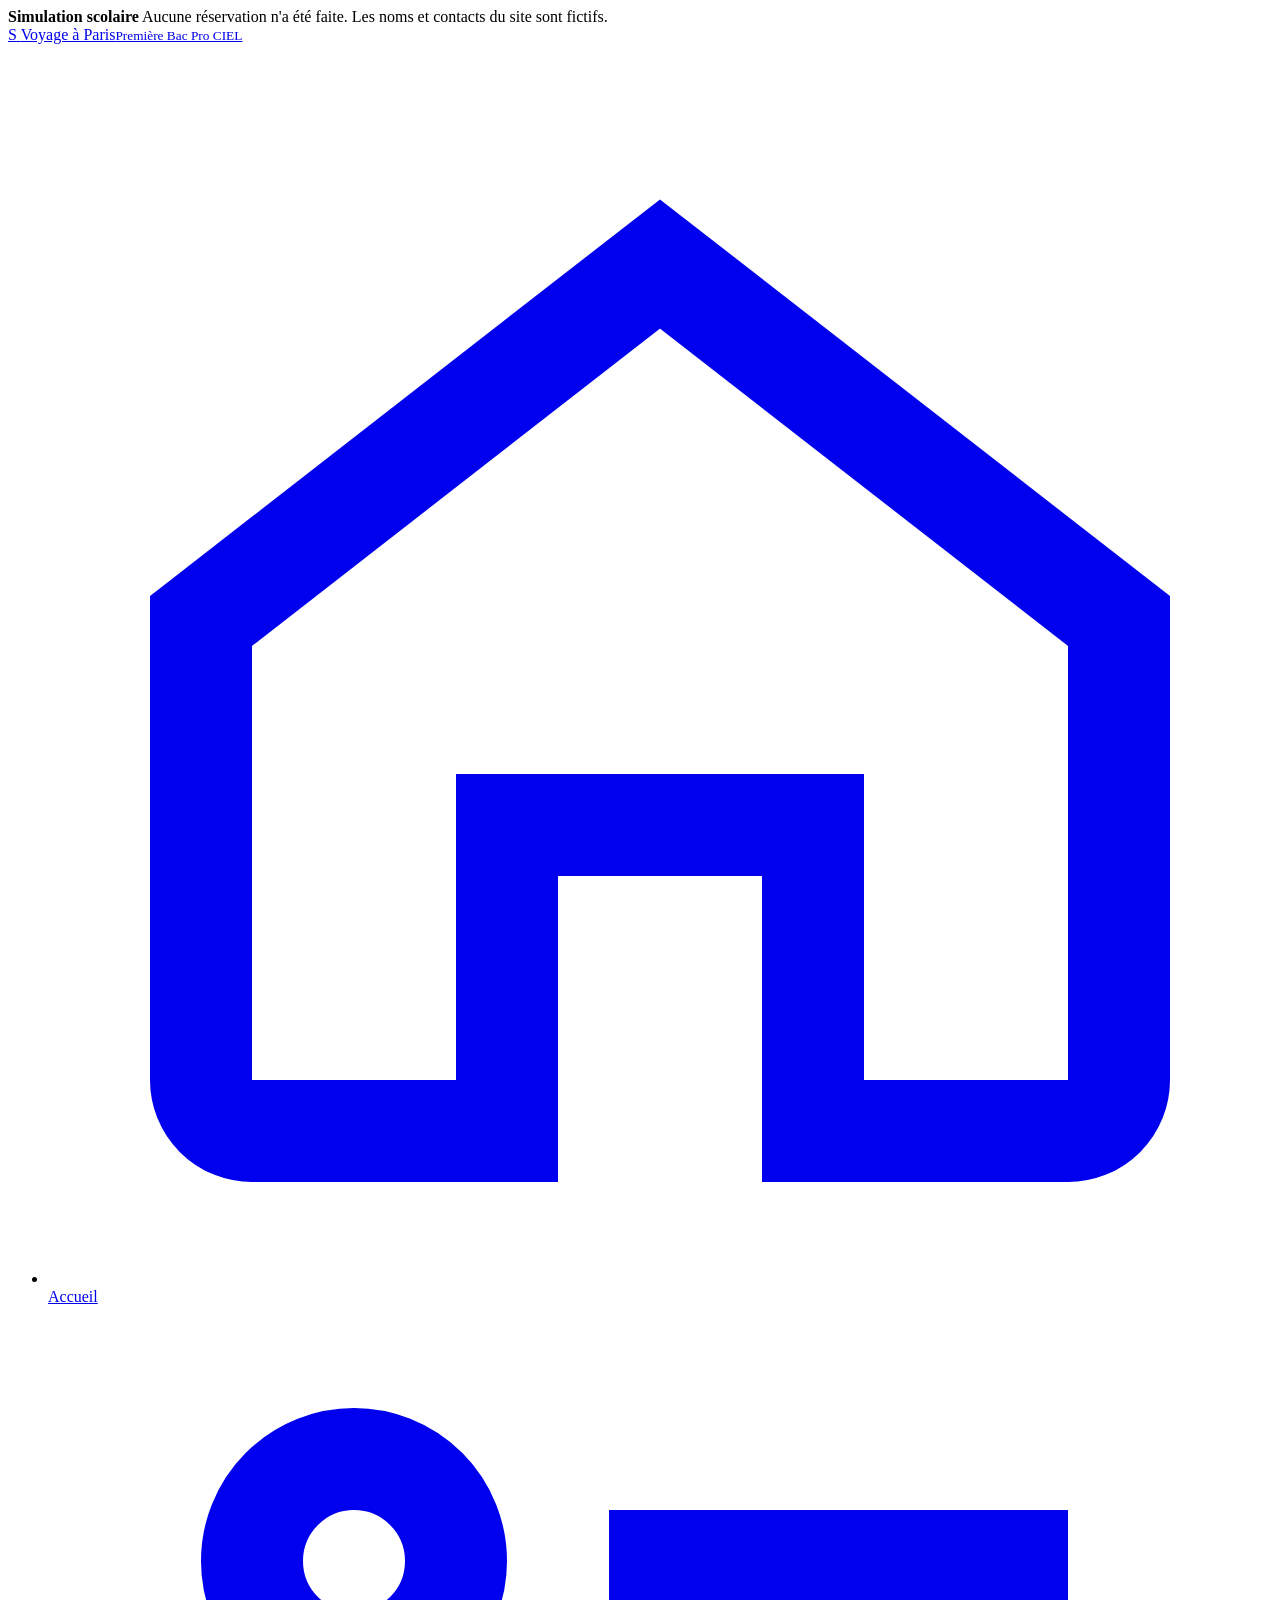
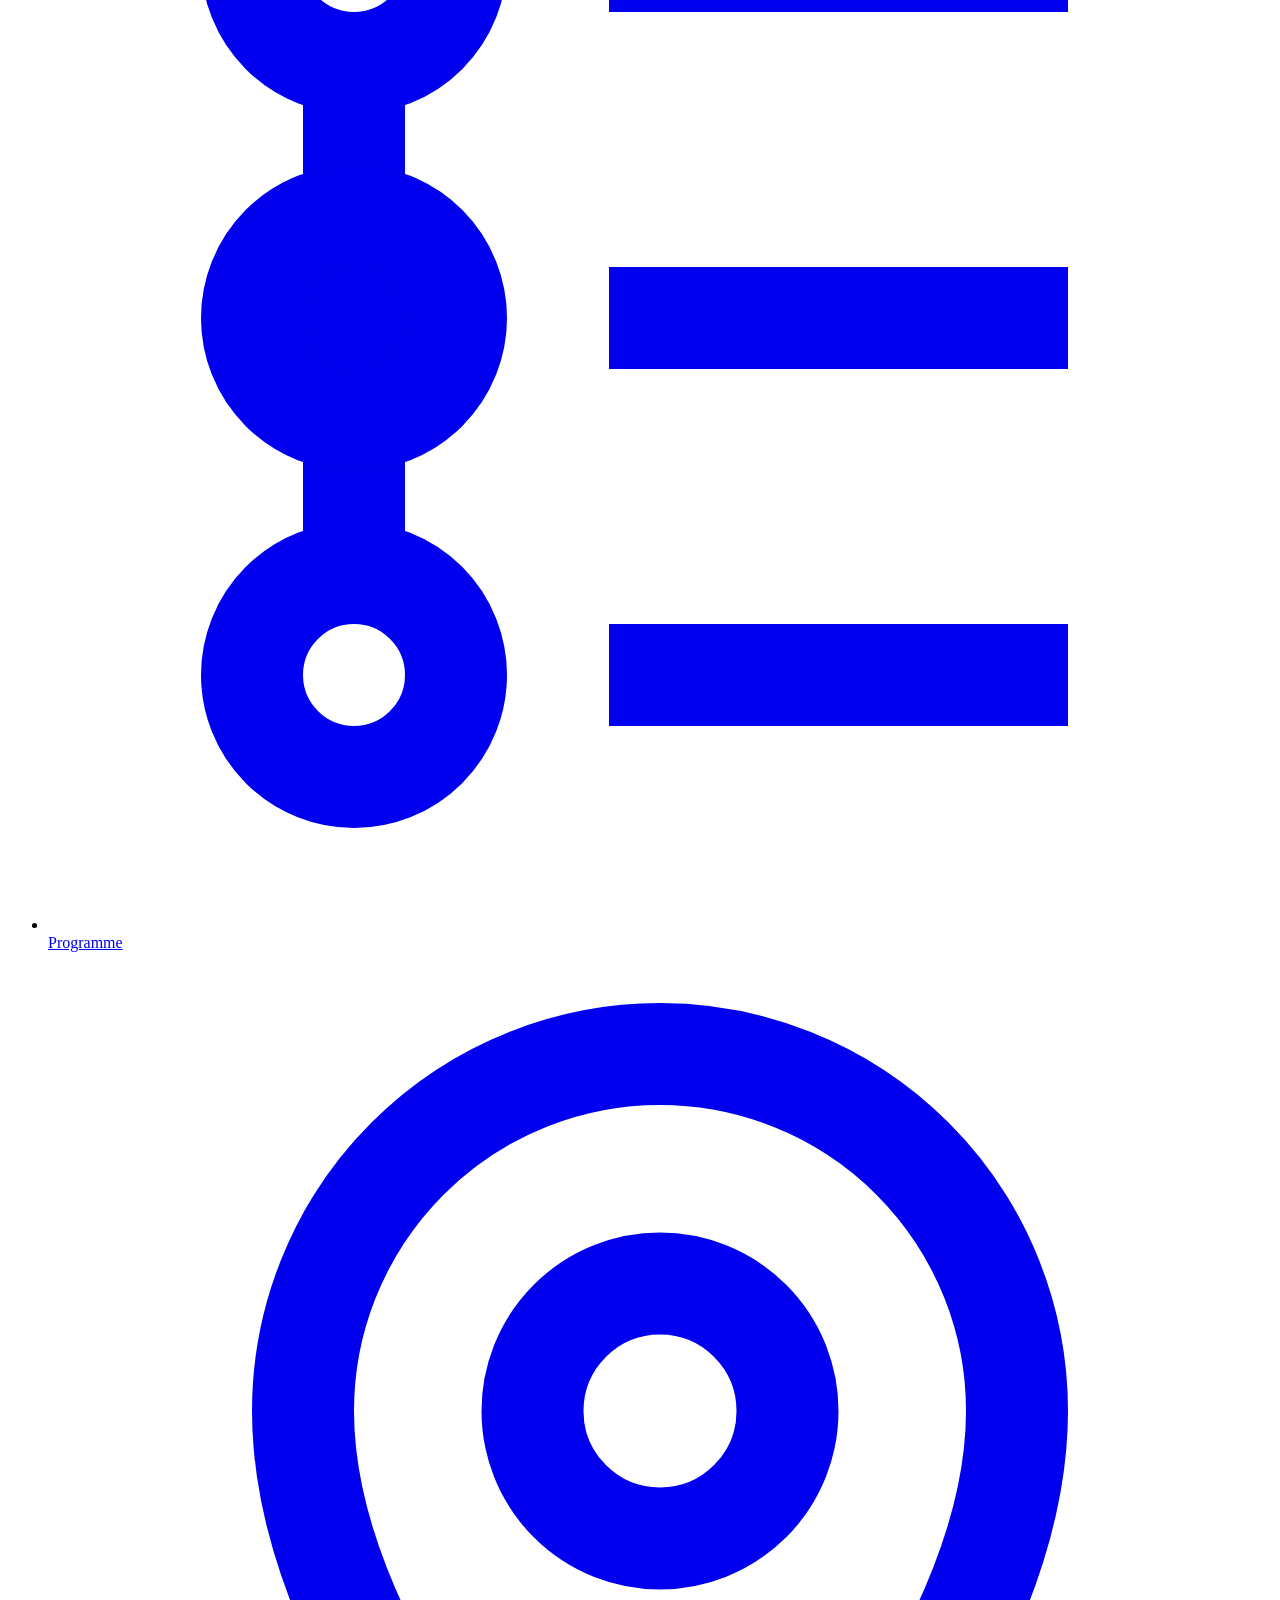
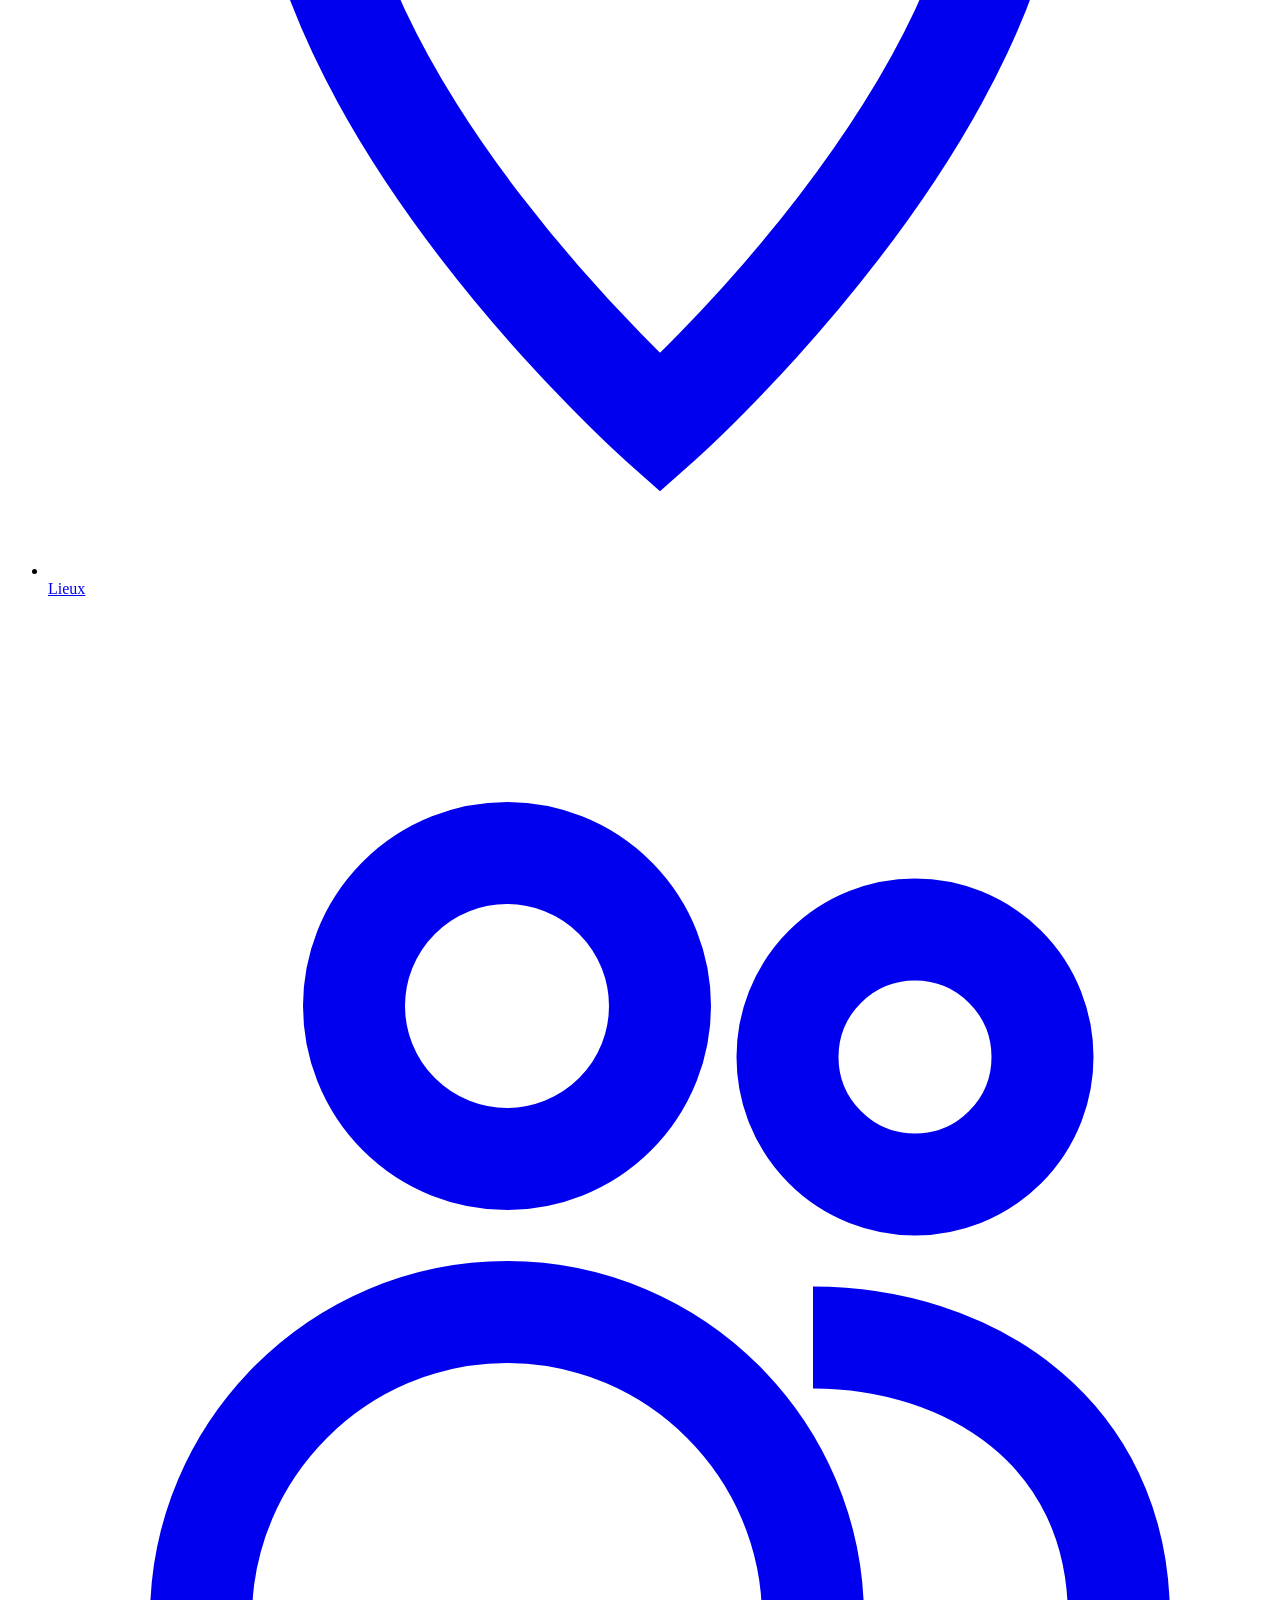
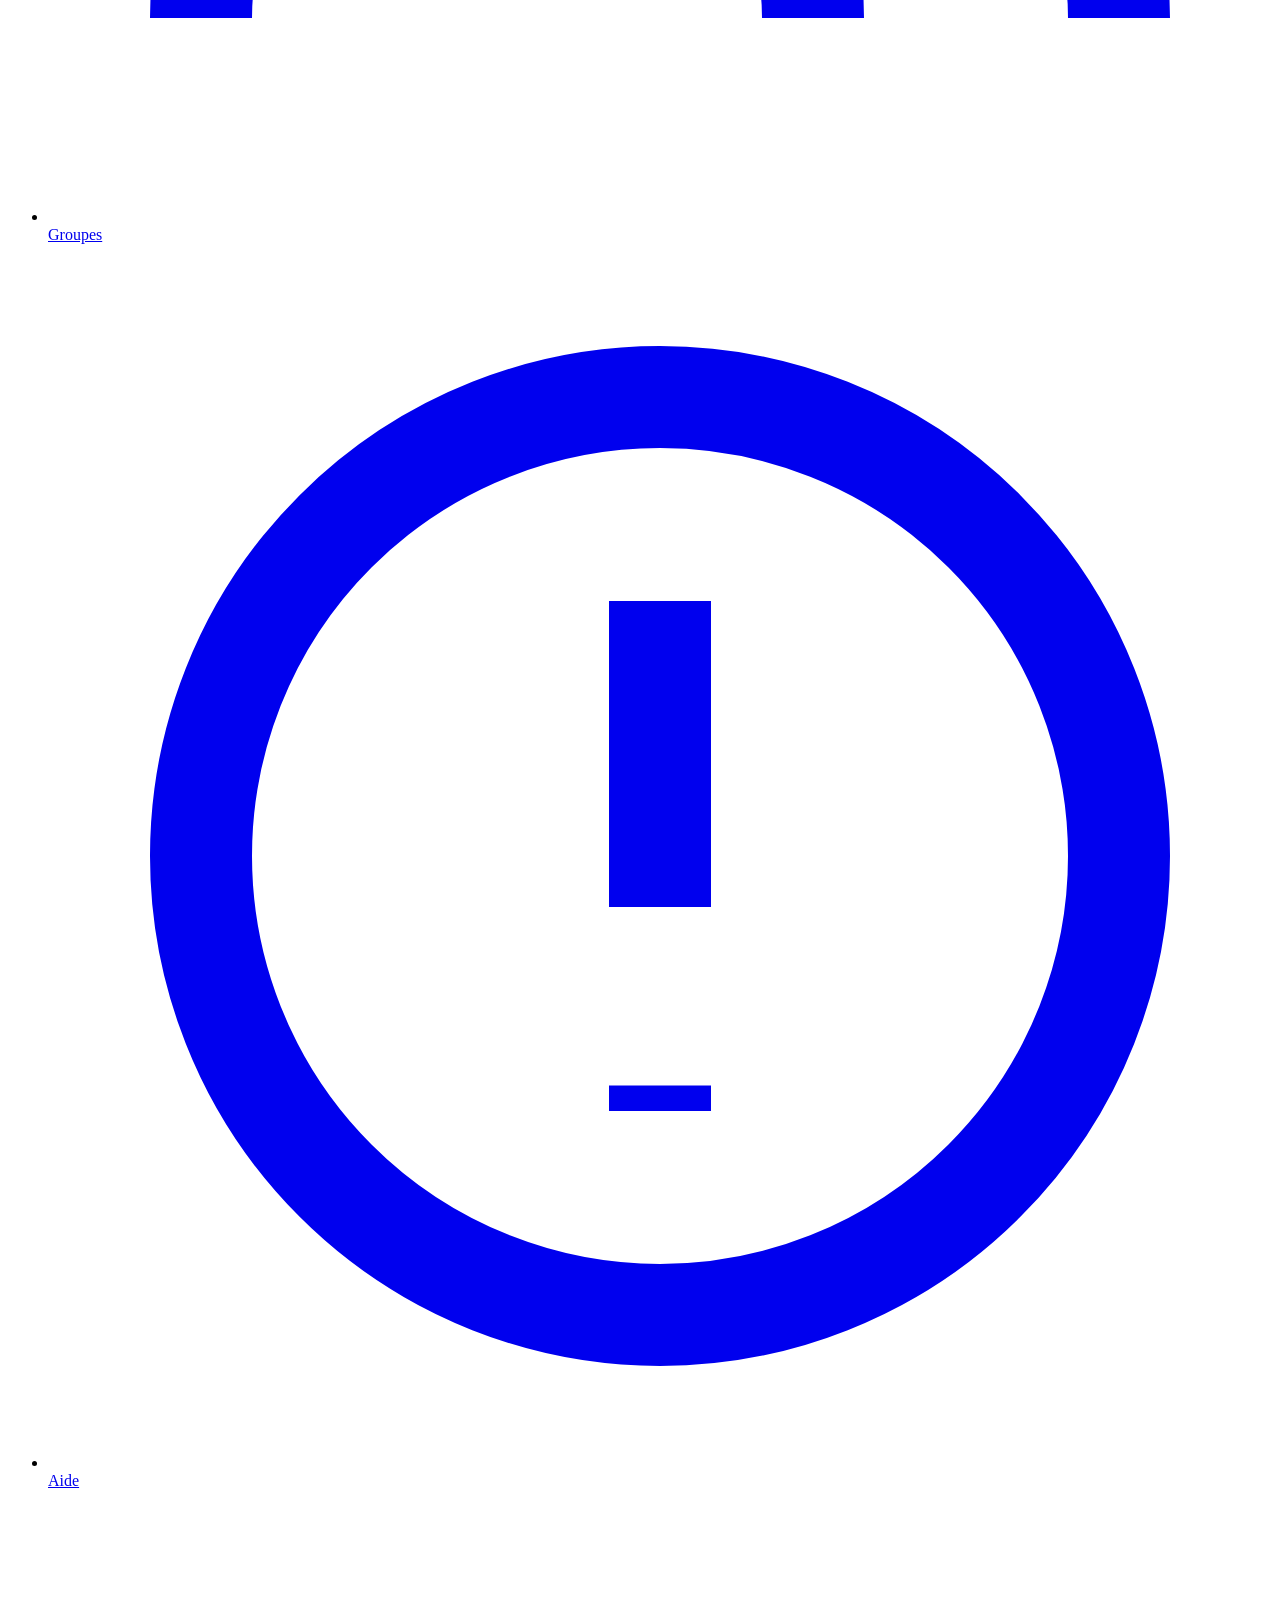
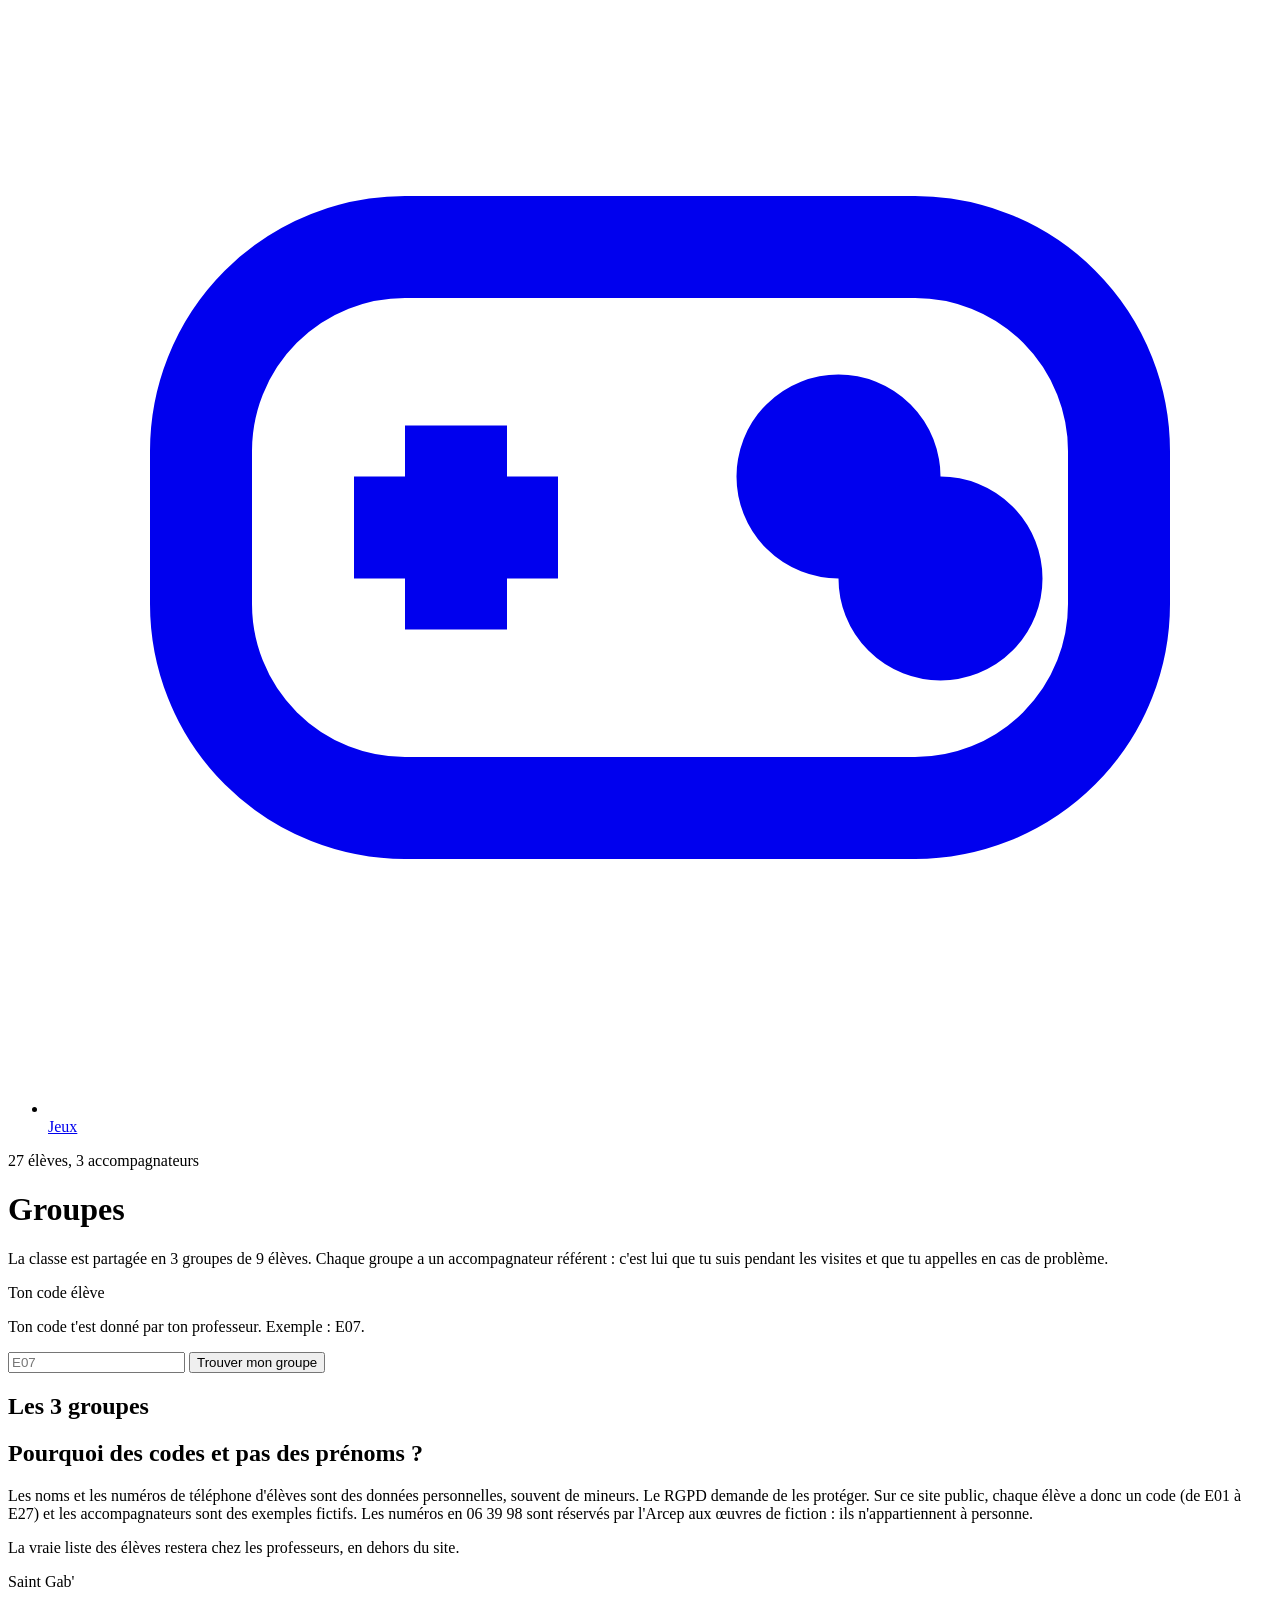
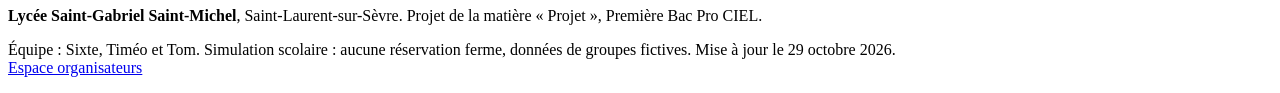
==== groupes.html @ 80b8cb8f "Ajout des 7 pages du site" ====
<!doctype html>
<html lang="fr">
<head>
  <meta charset="utf-8">
  <meta name="viewport" content="width=device-width, initial-scale=1">
  <title>Groupes du voyage</title>
  <meta name="description" content="Trouver son groupe et son accompagnateur référent pour le voyage à Paris. Données fictives, simulation scolaire.">
  <meta name="robots" content="noindex">
  <link rel="preconnect" href="https://fonts.googleapis.com">
  <link rel="preconnect" href="https://fonts.gstatic.com" crossorigin>
  <link href="https://fonts.googleapis.com/css2?family=Archivo:wdth,wght@62..125,400..800&family=Atkinson+Hyperlegible:wght@400;700&display=swap" rel="stylesheet">
  <link rel="stylesheet" href="assets/css/style.css">
</head>
<body>

  <div class="simulation" role="note">
    <div class="conteneur">
      <strong>Simulation scolaire</strong>
      <span>Aucune réservation n'a été faite. Les noms et contacts du site sont fictifs.</span>
    </div>
  </div>

  <header class="entete">
    <div class="conteneur">
      <a class="marque" href="index.html">
        <span class="pastille" aria-hidden="true">S</span>
        <span>Voyage à Paris<small>Première Bac Pro CIEL</small></span>
      </a>
      <nav class="nav" aria-label="Menu principal">
        <ul>
          <li><a href="index.html">
            <svg viewBox="0 0 24 24" fill="none" stroke="currentColor" stroke-width="2" aria-hidden="true"><path d="M3 11l9-7 9 7v9a1 1 0 0 1-1 1h-5v-6H9v6H4a1 1 0 0 1-1-1z"/></svg>
            Accueil</a></li>
          <li><a href="programme.html">
            <svg viewBox="0 0 24 24" fill="none" stroke="currentColor" stroke-width="2" aria-hidden="true"><circle cx="6" cy="5" r="2"/><circle cx="6" cy="19" r="2"/><path d="M6 7v10M11 5h9M11 12h9M11 19h9"/><circle cx="6" cy="12" r="2"/></svg>
            Programme</a></li>
          <li><a href="lieux.html">
            <svg viewBox="0 0 24 24" fill="none" stroke="currentColor" stroke-width="2" aria-hidden="true"><path d="M12 21s-7-6.2-7-12a7 7 0 0 1 14 0c0 5.8-7 12-7 12z"/><circle cx="12" cy="9" r="2.5"/></svg>
            Lieux</a></li>
          <li><a href="groupes.html" aria-current="page">
            <svg viewBox="0 0 24 24" fill="none" stroke="currentColor" stroke-width="2" aria-hidden="true"><circle cx="9" cy="8" r="3"/><circle cx="17" cy="9" r="2.5"/><path d="M3 20c0-3.3 2.7-6 6-6s6 2.7 6 6M15 14.5c3 0 6 1.8 6 5.5"/></svg>
            Groupes</a></li>
          <li><a href="aide.html">
            <svg viewBox="0 0 24 24" fill="none" stroke="currentColor" stroke-width="2" aria-hidden="true"><circle cx="12" cy="12" r="9"/><path d="M12 7v6M12 16.5v.5"/></svg>
            Aide</a></li>
          <li><a href="jeux.html">
            <svg viewBox="0 0 24 24" fill="none" stroke="currentColor" stroke-width="2" aria-hidden="true"><rect x="3" y="7" width="18" height="11" rx="4"/><path d="M8 10.5v4M6 12.5h4"/><circle cx="15.5" cy="11.5" r="1"/><circle cx="17.5" cy="13.5" r="1"/></svg>
            Jeux</a></li>
        </ul>
      </nav>
    </div>
  </header>

  <main>
    <div class="page-titre">
      <div class="conteneur">
        <div class="plaque">
          <span class="plaque-haut">27 élèves, 3 accompagnateurs</span>
          <h1>Groupes</h1>
        </div>
        <p>La classe est partagée en 3 groupes de 9 élèves. Chaque groupe a un accompagnateur référent : c'est lui que tu suis pendant les visites et que tu appelles en cas de problème.</p>
      </div>
    </div>

    <div class="conteneur">
      <form class="recherche" id="recherche" novalidate>
        <label for="code">Ton code élève</label>
        <p class="recherche-aide" id="code-aide">Ton code t'est donné par ton professeur. Exemple : E07.</p>
        <div class="recherche-ligne">
          <input id="code" name="code" type="text" inputmode="text" autocomplete="off"
                 maxlength="3" placeholder="E07" aria-describedby="code-aide resultat">
          <button type="submit">Trouver mon groupe</button>
        </div>
        <div id="resultat" class="resultat" aria-live="polite"></div>
      </form>

      <section class="section" aria-labelledby="titre-groupes">
        <h2 id="titre-groupes">Les 3 groupes</h2>
        <div class="groupes" id="groupes"></div>
      </section>

      <aside class="encart" aria-labelledby="titre-rgpd">
        <h2 id="titre-rgpd">Pourquoi des codes et pas des prénoms ?</h2>
        <p>Les noms et les numéros de téléphone d'élèves sont des données personnelles, souvent de mineurs. Le RGPD demande de les protéger. Sur ce site public, chaque élève a donc un code (de E01 à E27) et les accompagnateurs sont des exemples fictifs. Les numéros en 06 39 98 sont réservés par l'Arcep aux œuvres de fiction : ils n'appartiennent à personne.</p>
        <p>La vraie liste des élèves restera chez les professeurs, en dehors du site.</p>
      </aside>
    </div>
  </main>

  <footer class="pied">
    <div class="conteneur">
      <div>
        <span class="etiquette-gab">Saint Gab'</span>
        <p><strong>Lycée Saint-Gabriel Saint-Michel</strong>, Saint-Laurent-sur-Sèvre. Projet de la matière « Projet », Première Bac Pro CIEL.</p>
      </div>
      <p>Équipe : Sixte, Timéo et Tom. Simulation scolaire : aucune réservation ferme, données de groupes fictives. Mise à jour le 29 octobre 2026.<br><a class="lien-orga" href="organisateurs.html">Espace organisateurs</a></p>
    </div>
  </footer>

  <script src="assets/js/donnees.js"></script>
  <script src="assets/js/site.js"></script>
</body>
</html>
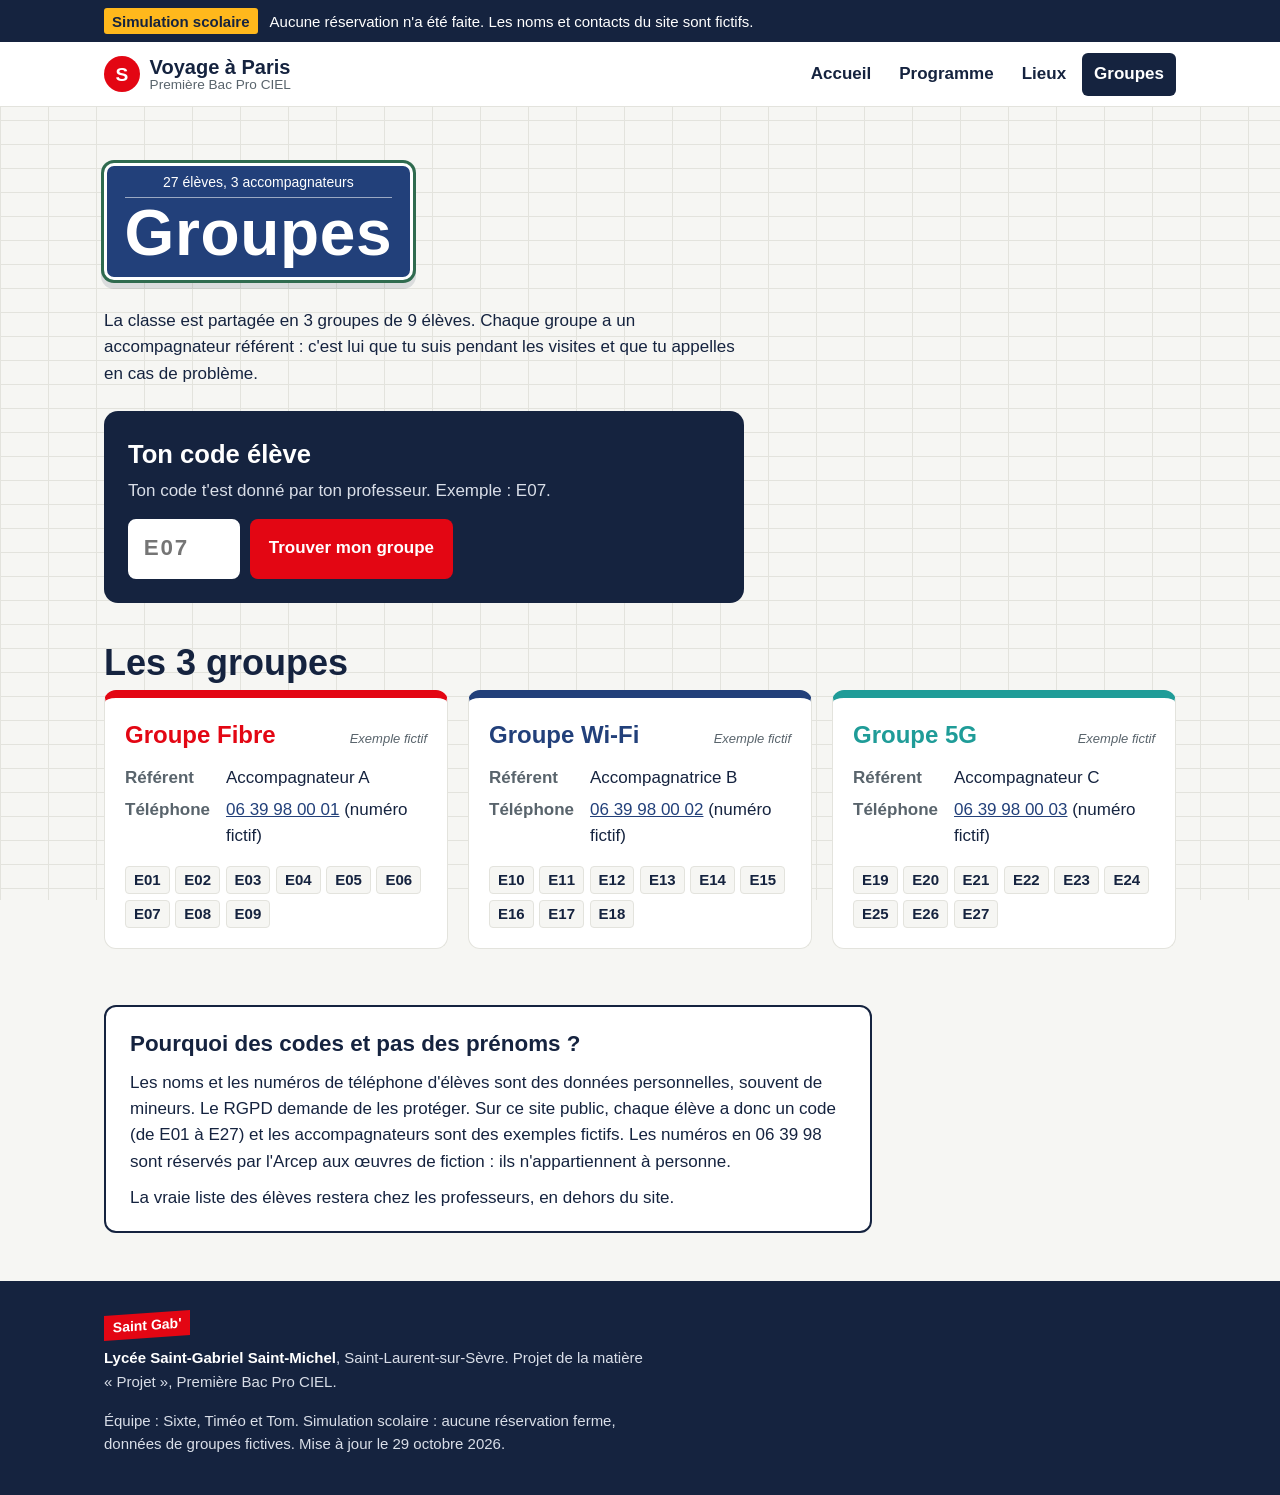
==== commit df95a3d8: "Menu recentré sur Programme, Lieux et Groupes" ====
--- a/groupes.html
+++ b/groupes.html
@@ -40,12 +40,6 @@
           <li><a href="groupes.html" aria-current="page">
             <svg viewBox="0 0 24 24" fill="none" stroke="currentColor" stroke-width="2" aria-hidden="true"><circle cx="9" cy="8" r="3"/><circle cx="17" cy="9" r="2.5"/><path d="M3 20c0-3.3 2.7-6 6-6s6 2.7 6 6M15 14.5c3 0 6 1.8 6 5.5"/></svg>
             Groupes</a></li>
-          <li><a href="aide.html">
-            <svg viewBox="0 0 24 24" fill="none" stroke="currentColor" stroke-width="2" aria-hidden="true"><circle cx="12" cy="12" r="9"/><path d="M12 7v6M12 16.5v.5"/></svg>
-            Aide</a></li>
-          <li><a href="jeux.html">
-            <svg viewBox="0 0 24 24" fill="none" stroke="currentColor" stroke-width="2" aria-hidden="true"><rect x="3" y="7" width="18" height="11" rx="4"/><path d="M8 10.5v4M6 12.5h4"/><circle cx="15.5" cy="11.5" r="1"/><circle cx="17.5" cy="13.5" r="1"/></svg>
-            Jeux</a></li>
         </ul>
       </nav>
     </div>
@@ -93,7 +87,7 @@
         <span class="etiquette-gab">Saint Gab'</span>
         <p><strong>Lycée Saint-Gabriel Saint-Michel</strong>, Saint-Laurent-sur-Sèvre. Projet de la matière « Projet », Première Bac Pro CIEL.</p>
       </div>
-      <p>Équipe : Sixte, Timéo et Tom. Simulation scolaire : aucune réservation ferme, données de groupes fictives. Mise à jour le 29 octobre 2026.<br><a class="lien-orga" href="organisateurs.html">Espace organisateurs</a></p>
+      <p>Équipe : Sixte, Timéo et Tom. Simulation scolaire : aucune réservation ferme, données de groupes fictives. Mise à jour le 29 octobre 2026.</p>
     </div>
   </footer>
 
--- a/assets/css/style.css
+++ b/assets/css/style.css
@@ -0,0 +1,1055 @@
+/* =========================================================
+   Style « Ligne S » : Paris (métro, plaques de rue) + Saint Gab'
+   ========================================================= */
+
+:root {
+  /* Paris */
+  --faience: #F6F6F3;      /* carreaux blancs du métro */
+  --joint: #E3E3DD;        /* joints entre les carreaux */
+  --encre: #15233F;        /* texte principal, bleu nuit */
+  --zinc: #59646C;         /* texte secondaire, toits de Paris */
+  --plaque: #22407A;       /* plaques de rue */
+  --cadre: #2F6B4F;        /* cadre vert des plaques */
+  --blanc: #FFFFFF;
+  --ambre: #FFB81C;        /* écran « prochain train » */
+
+  /* Saint Gab' */
+  --gab: #E30613;
+  --gab-fonce: #8C0E1B;
+
+  /* Couleurs des jours */
+  --j1: #E8A900;
+  --j2: #EE8FAF;           /* rose, comme la ligne 7 qu'on prend le mardi */
+  --j3: #1F9C98;
+
+  /* Statuts */
+  --s-verifie: #1D7A46;
+  --s-estimation: #A85F00;
+  --s-confirmer: #6B4FA0;
+  --s-attente: #2E6CC0;
+  --s-afaire: #59646C;
+
+  --titre: "Archivo", "Arial Narrow", sans-serif;
+  --texte: "Atkinson Hyperlegible", Verdana, sans-serif;
+
+  --large: 72rem;
+  --gouttiere: clamp(1rem, 4vw, 2.5rem);
+}
+
+*, *::before, *::after { box-sizing: border-box; }
+
+html { -webkit-text-size-adjust: 100%; }
+
+body {
+  margin: 0;
+  font-family: var(--texte);
+  font-size: 1.0625rem;
+  line-height: 1.55;
+  color: var(--encre);
+  background-color: var(--faience);
+  /* motif discret des carreaux du métro */
+  background-image:
+    linear-gradient(var(--joint) 1px, transparent 1px),
+    linear-gradient(90deg, var(--joint) 1px, transparent 1px);
+  background-size: 48px 24px;
+  background-attachment: fixed;
+}
+
+img { max-width: 100%; }
+
+a { color: var(--plaque); }
+
+:focus-visible {
+  outline: 3px solid var(--gab);
+  outline-offset: 3px;
+  border-radius: 4px;
+}
+
+.conteneur {
+  max-width: var(--large);
+  margin: 0 auto;
+  padding: 0 var(--gouttiere);
+}
+
+.visuellement-cache {
+  position: absolute; width: 1px; height: 1px; overflow: hidden;
+  clip: rect(0 0 0 0); white-space: nowrap;
+}
+
+/* ---------- Bandeau simulation ---------- */
+
+.simulation {
+  background: var(--encre);
+  color: var(--blanc);
+  font-size: 0.9375rem;
+}
+.simulation .conteneur {
+  display: flex; gap: 0.75rem; align-items: center;
+  padding-top: 0.5rem; padding-bottom: 0.5rem;
+}
+.simulation strong {
+  flex: none;
+  background: var(--ambre);
+  color: var(--encre);
+  padding: 0.1rem 0.5rem;
+  border-radius: 3px;
+  font-family: var(--titre);
+  font-stretch: 85%;
+}
+
+/* ---------- En-tête ---------- */
+
+.entete {
+  background: var(--blanc);
+  border-bottom: 1px solid var(--joint);
+}
+.entete .conteneur {
+  display: flex; align-items: center; justify-content: space-between;
+  gap: 1rem; min-height: 4rem;
+}
+
+.marque {
+  display: flex; align-items: center; gap: 0.6rem;
+  text-decoration: none; color: var(--encre);
+  font-family: var(--titre); font-weight: 750; font-stretch: 80%;
+  font-size: 1.25rem; line-height: 1.1;
+}
+.marque small {
+  display: block; font-weight: 500; color: var(--zinc); font-size: 0.85rem;
+  font-family: var(--texte); font-stretch: 100%;
+}
+
+/* pastille ronde de ligne, comme sur les plans du métro */
+.pastille {
+  display: inline-grid; place-items: center;
+  width: 2.25rem; height: 2.25rem; flex: none;
+  border-radius: 50%;
+  background: var(--gab); color: var(--blanc);
+  font-family: var(--titre); font-weight: 800; font-size: 1.2rem;
+  line-height: 1;
+}
+.pastille.j1 { background: var(--j1); color: var(--encre); }
+.pastille.j2 { background: var(--j2); color: var(--encre); }
+.pastille.j3 { background: var(--j3); color: var(--blanc); }
+
+.nav ul { display: flex; gap: 0.25rem; margin: 0; padding: 0; list-style: none; }
+.nav a, .nav span {
+  display: block; padding: 0.5rem 0.75rem; border-radius: 6px;
+  text-decoration: none; color: var(--encre); font-weight: 700;
+}
+.nav a:hover { background: var(--faience); }
+.nav a[aria-current="page"] { background: var(--encre); color: var(--blanc); }
+.nav span { color: var(--zinc); font-weight: 400; cursor: default; }
+.nav span small { font-size: 0.75rem; }
+.nav svg { display: none; }
+
+/* ---------- Plaque de rue parisienne ---------- */
+
+.plaque {
+  display: inline-block;
+  background: var(--plaque);
+  color: var(--blanc);
+  padding: 0.35rem 1.1rem 0.6rem;
+  border-radius: 10px;
+  border: 3px solid var(--blanc);
+  box-shadow: 0 0 0 3px var(--cadre), 0 6px 0 3px rgba(21, 35, 63, 0.12);
+  text-align: center;
+}
+.plaque .plaque-haut {
+  display: block;
+  font-size: 0.875rem;
+  border-bottom: 1px solid rgba(255, 255, 255, 0.55);
+  padding-bottom: 0.2rem; margin-bottom: 0.15rem;
+}
+.plaque h1, .plaque .plaque-nom {
+  margin: 0;
+  font-family: var(--titre);
+  font-weight: 700;
+  font-stretch: 72%;
+  font-size: clamp(2rem, 7vw, 4rem);
+  line-height: 1.05;
+  letter-spacing: 0.01em;
+}
+
+/* ---------- Accueil : en-tête de page ---------- */
+
+.une {
+  padding: clamp(2rem, 6vw, 4rem) 0 2rem;
+}
+.une .conteneur {
+  display: grid; gap: 2rem;
+  grid-template-columns: minmax(0, 1.4fr) minmax(0, 1fr);
+  align-items: center;
+}
+.une-texte p {
+  max-width: 34rem;
+  font-size: 1.1875rem;
+  margin: 1.75rem 0 0;
+}
+
+/* écran façon « prochain train » */
+.ecran {
+  background: var(--encre);
+  color: var(--ambre);
+  border-radius: 12px;
+  padding: 1.25rem 1.5rem;
+  border: 6px solid #2A3756;
+}
+.ecran p { margin: 0; color: #D9DEE8; }
+.ecran .ecran-ligne {
+  display: flex; align-items: center; gap: 0.6rem;
+  color: var(--blanc); font-weight: 700;
+}
+.ecran .ecran-ligne .pastille { width: 1.75rem; height: 1.75rem; font-size: 1rem; }
+.ecran .ecran-nombre {
+  display: block;
+  font-family: var(--titre); font-weight: 800; font-stretch: 75%;
+  font-size: clamp(3.5rem, 12vw, 5.5rem);
+  line-height: 1; margin: 0.75rem 0 0.25rem;
+  font-variant-numeric: tabular-nums;
+}
+.ecran .ecran-unite { color: var(--ambre); font-weight: 700; font-size: 1.125rem; }
+.ecran .ecran-pied { margin-top: 0.75rem; font-size: 0.9375rem; }
+
+/* ---------- Accueil : plan de la Ligne S ---------- */
+
+.section { padding: 2.5rem 0; }
+
+.section h2 {
+  font-family: var(--titre); font-weight: 750; font-stretch: 80%;
+  font-size: clamp(1.6rem, 4vw, 2.25rem); line-height: 1.1;
+  margin: 0 0 0.5rem;
+}
+.section .intro { margin: 0 0 1.75rem; color: var(--zinc); max-width: 40rem; }
+
+.plan {
+  background: var(--blanc);
+  border-radius: 14px;
+  border: 1px solid var(--joint);
+  padding: 2rem clamp(1rem, 3vw, 2.5rem) 1.75rem;
+}
+.plan-entete {
+  display: flex; align-items: center; gap: 0.75rem; margin-bottom: 2rem;
+  font-family: var(--titre); font-weight: 700; font-stretch: 85%; font-size: 1.125rem;
+}
+
+.stations {
+  position: relative;
+  display: grid;
+  grid-template-columns: repeat(6, minmax(0, 1fr));
+  margin: 0; padding: 0; list-style: none;
+}
+/* le trait rouge de la ligne */
+.stations::before {
+  content: "";
+  position: absolute; left: calc(100% / 12); right: calc(100% / 12);
+  top: 0.65rem; height: 10px; border-radius: 5px;
+  background: var(--gab);
+}
+.station {
+  position: relative;
+  display: flex; flex-direction: column; align-items: center; text-align: center;
+  padding: 0 0.25rem;
+}
+.station-point {
+  position: relative; z-index: 1;
+  width: 1.6rem; height: 1.6rem; border-radius: 50%;
+  background: var(--blanc); border: 5px solid var(--gab);
+}
+.station.terminus .station-point {
+  width: 2rem; height: 2rem; margin-top: -0.2rem;
+  border-width: 7px; border-color: var(--gab-fonce);
+}
+.station-nom {
+  margin-top: 0.75rem;
+  font-family: var(--titre); font-weight: 700; font-stretch: 85%;
+  font-size: 1.0625rem; line-height: 1.15;
+}
+.station-detail { font-size: 0.875rem; color: var(--zinc); margin-top: 0.15rem; }
+.station .pastille { width: 1.5rem; height: 1.5rem; font-size: 0.8rem; margin-top: 0.5rem; }
+
+/* l'étiquette penchée du lycée, clin d'œil à Saint Gab' */
+.etiquette-gab {
+  display: inline-block; margin-top: 0.35rem;
+  background: var(--gab); color: var(--blanc);
+  padding: 0.1rem 0.55rem;
+  transform: skewY(-4deg);
+  font-weight: 700; font-size: 0.875rem;
+}
+
+/* ---------- Accueil : les 3 jours ---------- */
+
+.jours-liste { display: grid; gap: 0.75rem; margin: 0; padding: 0; list-style: none; }
+.jour-lien {
+  display: grid; grid-template-columns: auto 1fr auto; gap: 1rem; align-items: center;
+  background: var(--blanc);
+  border: 1px solid var(--joint);
+  border-left: 8px solid var(--couleur-jour, var(--gab));
+  border-radius: 10px;
+  padding: 1rem 1.25rem;
+  text-decoration: none; color: var(--encre);
+}
+.jour-lien:hover { border-color: var(--couleur-jour); }
+.jour-lien .pastille { width: 2.75rem; height: 2.75rem; font-size: 1.1rem; }
+.jour-lien strong {
+  display: block;
+  font-family: var(--titre); font-weight: 700; font-stretch: 85%; font-size: 1.3rem; line-height: 1.15;
+}
+.jour-lien span { color: var(--zinc); }
+.jour-lien .fleche { font-size: 1.5rem; color: var(--zinc); }
+.jour-lien.j1 { --couleur-jour: var(--j1); }
+.jour-lien.j2 { --couleur-jour: var(--j2); }
+.jour-lien.j3 { --couleur-jour: var(--j3); }
+
+/* ---------- Accueil : lien CIEL ---------- */
+
+.ciel-liste {
+  display: grid; grid-template-columns: repeat(4, minmax(0, 1fr)); gap: 1.5rem;
+  margin: 0; padding: 0; list-style: none;
+}
+.ciel-liste li { border-top: 4px solid var(--encre); padding-top: 0.75rem; }
+.ciel-liste h3 {
+  margin: 0; font-family: var(--titre); font-weight: 700; font-stretch: 85%;
+  font-size: 1.2rem; line-height: 1.2;
+}
+.ciel-liste .lieu { color: var(--gab-fonce); font-weight: 700; font-size: 0.9375rem; }
+.ciel-liste p { margin: 0.4rem 0 0; }
+
+/* ---------- Statuts ---------- */
+
+.statut {
+  display: inline-flex; align-items: center; gap: 0.35rem;
+  padding: 0.1rem 0.55rem 0.1rem 0.4rem;
+  border-radius: 4px;
+  font-size: 0.8125rem; font-weight: 700; line-height: 1.5;
+  white-space: nowrap;
+  color: var(--blanc); background: var(--couleur-statut);
+}
+.statut::before {
+  content: ""; width: 0.5rem; height: 0.5rem; border-radius: 50%;
+  background: currentColor; opacity: 0.85;
+}
+.statut.verifie    { --couleur-statut: var(--s-verifie); }
+.statut.estimation { --couleur-statut: var(--s-estimation); }
+.statut.confirmer  { --couleur-statut: var(--s-confirmer); }
+.statut.attente    { --couleur-statut: var(--s-attente); }
+.statut.afaire     { --couleur-statut: var(--s-afaire); }
+
+.legende {
+  display: grid; gap: 0.6rem 1.5rem;
+  grid-template-columns: repeat(auto-fit, minmax(15rem, 1fr));
+  margin: 0; padding: 1.25rem; list-style: none;
+  background: var(--blanc); border: 1px solid var(--joint); border-radius: 10px;
+}
+.legende li { display: flex; gap: 0.6rem; align-items: baseline; font-size: 0.9375rem; }
+.legende .statut { flex: none; }
+
+/* ---------- Page Programme ---------- */
+
+.page-titre { padding: clamp(2rem, 6vw, 3.5rem) 0 1.5rem; }
+.page-titre p { max-width: 40rem; margin: 1.75rem 0 0; }
+
+.choix-jour {
+  position: sticky; top: 0; z-index: 5;
+  background: rgba(246, 246, 243, 0.94);
+  backdrop-filter: blur(6px);
+  border-bottom: 1px solid var(--joint);
+}
+.choix-jour ul {
+  display: flex; gap: 0.5rem; margin: 0; padding: 0.6rem 0; list-style: none;
+  overflow-x: auto;
+}
+.choix-jour a {
+  display: flex; align-items: center; gap: 0.5rem; flex: none;
+  padding: 0.35rem 0.85rem 0.35rem 0.35rem;
+  border-radius: 999px; border: 2px solid var(--joint); background: var(--blanc);
+  text-decoration: none; color: var(--encre); font-weight: 700;
+  white-space: nowrap;
+}
+.choix-jour a:hover, .choix-jour a.actif { border-color: var(--encre); }
+.choix-jour .pastille { width: 1.9rem; height: 1.9rem; font-size: 0.95rem; }
+
+.jour { padding: 2.5rem 0 1rem; scroll-margin-top: 4rem; }
+.jour-entete { display: flex; align-items: center; gap: 1rem; margin-bottom: 1.5rem; }
+.jour-entete .pastille { width: 3.25rem; height: 3.25rem; font-size: 1.35rem; }
+.jour-entete h2 {
+  margin: 0; font-family: var(--titre); font-weight: 750; font-stretch: 80%;
+  font-size: clamp(1.6rem, 4.5vw, 2.4rem); line-height: 1.05;
+}
+.jour-entete p { margin: 0.15rem 0 0; color: var(--zinc); font-weight: 700; }
+
+.jour.j1 { --couleur-jour: var(--j1); }
+.jour.j2 { --couleur-jour: var(--j2); }
+.jour.j3 { --couleur-jour: var(--j3); }
+
+/* la ligne verticale du jour */
+.trajet-jour {
+  position: relative;
+  margin: 0; padding: 0; list-style: none;
+  max-width: 46rem;
+}
+.trajet-jour::before {
+  content: ""; position: absolute;
+  left: calc(8rem + 0.6rem); top: 0.8rem; bottom: 0.8rem;
+  width: 10px; border-radius: 5px; background: var(--couleur-jour);
+}
+
+.arret {
+  position: relative;
+  display: grid; grid-template-columns: 8rem 2.2rem minmax(0, 1fr);
+  align-items: start;
+  padding: 0.45rem 0;
+}
+.arret-heure {
+  text-align: right; padding-right: 0.9rem; padding-top: 0.1rem;
+  font-family: var(--titre); font-weight: 700; font-stretch: 85%; font-size: 1.05rem;
+  font-variant-numeric: tabular-nums;
+  white-space: nowrap;
+}
+.arret-point {
+  position: relative; z-index: 1;
+  width: 1.3rem; height: 1.3rem; margin: 0.2rem 0 0 0.05rem;
+  border-radius: 50%; background: var(--blanc); border: 4px solid var(--encre);
+}
+.arret.visite .arret-point {
+  width: 1.9rem; height: 1.9rem; margin: -0.05rem 0 0 -0.25rem;
+  border-width: 6px;
+}
+.arret-contenu h3 {
+  margin: 0; font-family: var(--titre); font-weight: 700; font-stretch: 88%;
+  font-size: 1.2rem; line-height: 1.2;
+}
+.arret.visite .arret-contenu h3 { font-size: 1.45rem; font-stretch: 80%; }
+.arret-contenu p { margin: 0.25rem 0 0.4rem; max-width: 36rem; }
+
+.arret.visite .arret-contenu {
+  background: var(--blanc); border: 1px solid var(--joint); border-radius: 10px;
+  padding: 0.8rem 1rem 0.9rem;
+  margin-bottom: 0.4rem;
+}
+
+/* segment de trajet entre deux arrêts */
+.segment {
+  display: grid; grid-template-columns: 8rem 2.2rem minmax(0, 1fr);
+  padding: 0.2rem 0;
+  color: var(--zinc); font-size: 0.9375rem;
+}
+.segment span:last-child { font-style: italic; }
+
+/* la branche du plan B, comme une fourche de ligne */
+.branche {
+  position: relative;
+  margin: 0.6rem 0 0.2rem;
+  padding: 0.7rem 0.9rem 0.8rem 1rem;
+  border: 2px dashed var(--zinc);
+  border-radius: 10px;
+  background: var(--faience);
+}
+.branche h4 {
+  margin: 0; font-family: var(--titre); font-weight: 700; font-stretch: 88%; font-size: 1.1rem;
+}
+.branche p { margin: 0.2rem 0 0.4rem; }
+
+/* ---------- Éléments communs aux pages Lieux, Groupes et Aide ---------- */
+
+.pastille.auberge { background: var(--plaque); color: var(--blanc); }
+.pastille.planb {
+  background: var(--blanc); color: var(--zinc);
+  border: 2px dashed var(--zinc);
+}
+.statut.proposition { --couleur-statut: #0E6E84; }
+
+.fiche-infos { display: grid; grid-template-columns: max-content minmax(0, 1fr); gap: 0.35rem 1rem; margin: 0; }
+.fiche-infos dt { font-weight: 700; color: var(--zinc); }
+.fiche-infos dd { margin: 0; }
+
+button, input { font: inherit; }
+
+/* ---------- Page Lieux ---------- */
+
+.carte-cadre {
+  background: var(--blanc); border: 1px solid var(--joint); border-radius: 14px;
+  padding: 0.6rem; margin-bottom: 2rem;
+}
+.carte {
+  height: clamp(20rem, 55vh, 30rem);
+  border-radius: 9px;
+  background: var(--joint);
+  z-index: 0;
+}
+.carte-erreur { padding: 2rem 1.5rem; margin: 0; max-width: 36rem; }
+.carte-legende {
+  display: flex; flex-wrap: wrap; gap: 0.5rem 1.25rem;
+  margin: 0; padding: 0.75rem 0.4rem 0.2rem; list-style: none; font-size: 0.9375rem;
+}
+.carte-legende li { display: flex; align-items: center; gap: 0.4rem; }
+.carte-legende .pastille { width: 1.6rem; height: 1.6rem; font-size: 0.75rem; }
+
+/* les pastilles posées sur la carte */
+.marqueur { background: none; border: none; }
+.marqueur .pastille {
+  width: 34px; height: 34px; font-size: 0.85rem;
+  box-shadow: 0 0 0 3px var(--blanc), 0 2px 6px rgba(21, 35, 63, 0.35);
+}
+.marqueur .pastille.planb { box-shadow: 0 2px 6px rgba(21, 35, 63, 0.35); }
+.leaflet-container { font-family: var(--texte); }
+.leaflet-tooltip { font-weight: 700; color: var(--encre); }
+
+.fiches {
+  display: grid; gap: 1.25rem;
+  grid-template-columns: repeat(auto-fill, minmax(min(100%, 26rem), 1fr));
+}
+.fiche {
+  display: flex; flex-direction: column; gap: 0.9rem;
+  background: var(--blanc); border: 1px solid var(--joint); border-radius: 12px;
+  padding: 1.25rem;
+  scroll-margin-top: 1rem;
+}
+.fiche:focus { outline: 3px solid var(--gab); outline-offset: 2px; }
+.fiche.planb { border: 2px dashed var(--zinc); background: var(--faience); }
+.fiche-entete { display: flex; gap: 0.85rem; align-items: center; }
+.fiche-entete .pastille { width: 2.75rem; height: 2.75rem; font-size: 1.05rem; }
+.fiche-entete h2 {
+  margin: 0; font-family: var(--titre); font-weight: 750; font-stretch: 80%;
+  font-size: 1.5rem; line-height: 1.1;
+}
+.fiche-entete p { margin: 0.15rem 0 0; color: var(--zinc); font-weight: 700; font-size: 0.9375rem; }
+.fiche-texte { margin: 0; }
+
+.mission {
+  border-left: 6px solid var(--gab);
+  background: #FDF1F1;
+  padding: 0.75rem 1rem 0.85rem;
+  border-radius: 0 8px 8px 0;
+}
+.mission h3 { margin: 0; font-family: var(--titre); font-weight: 750; font-stretch: 85%; font-size: 1.1rem; color: var(--gab-fonce); }
+.mission p { margin: 0.25rem 0 0.5rem; }
+
+.fiche-question { margin: 0; color: var(--zinc); font-size: 0.9375rem; }
+
+.fiche-pied {
+  display: flex; justify-content: space-between; align-items: center; gap: 1rem;
+  margin-top: auto; padding-top: 0.25rem;
+}
+.bouton-carte {
+  border: 2px solid var(--encre); background: var(--blanc); color: var(--encre);
+  border-radius: 999px; padding: 0.35rem 0.9rem; font-weight: 700; cursor: pointer;
+}
+.bouton-carte:hover { background: var(--encre); color: var(--blanc); }
+
+/* ---------- Page Groupes ---------- */
+
+.recherche {
+  background: var(--encre); color: var(--blanc);
+  border-radius: 14px; padding: 1.5rem;
+  max-width: 40rem;
+}
+.recherche label {
+  display: block;
+  font-family: var(--titre); font-weight: 750; font-stretch: 80%; font-size: 1.6rem;
+}
+.recherche-aide { margin: 0.2rem 0 0.9rem; color: #D9DEE8; }
+.recherche-ligne { display: flex; gap: 0.6rem; flex-wrap: wrap; }
+.recherche input {
+  width: 7rem; padding: 0.6rem 0.8rem;
+  border: 3px solid var(--blanc); border-radius: 8px;
+  font-family: var(--titre); font-weight: 750; font-size: 1.4rem; letter-spacing: 0.08em;
+  text-transform: uppercase; color: var(--encre);
+}
+.recherche input[aria-invalid="true"] { border-color: var(--ambre); }
+.recherche button {
+  padding: 0.6rem 1.2rem; border: none; border-radius: 8px;
+  background: var(--gab); color: var(--blanc); font-weight: 700; cursor: pointer;
+}
+.recherche button:hover { background: var(--gab-fonce); }
+.resultat:empty { display: none; }
+.resultat { margin-top: 1.25rem; color: var(--encre); }
+.resultat-titre { color: var(--ambre); font-weight: 700; font-size: 1.15rem; margin: 0 0 0.75rem; }
+.resultat-erreur { color: var(--ambre); font-weight: 700; margin: 0; }
+
+.groupes {
+  display: grid; gap: 1.25rem;
+  grid-template-columns: repeat(auto-fill, minmax(min(100%, 19rem), 1fr));
+}
+.groupe {
+  background: var(--blanc); border: 1px solid var(--joint);
+  border-top: 8px solid var(--couleur-groupe);
+  border-radius: 12px; padding: 1.1rem 1.25rem 1.25rem;
+}
+.groupe-entete { display: flex; justify-content: space-between; align-items: baseline; gap: 0.5rem; margin-bottom: 0.75rem; }
+.groupe h3 {
+  margin: 0; font-family: var(--titre); font-weight: 750; font-stretch: 80%; font-size: 1.5rem;
+  color: var(--couleur-groupe);
+}
+.exemple { font-size: 0.8125rem; color: var(--zinc); font-style: italic; }
+.codes { display: flex; flex-wrap: wrap; gap: 0.35rem; margin: 1rem 0 0; padding: 0; list-style: none; }
+.codes li {
+  padding: 0.1rem 0.5rem; border-radius: 4px;
+  background: var(--faience); border: 1px solid var(--joint);
+  font-family: var(--titre); font-weight: 700; font-size: 0.9375rem;
+  font-variant-numeric: tabular-nums;
+}
+.codes li.moi { background: var(--couleur-groupe); border-color: var(--couleur-groupe); color: var(--blanc); }
+
+.encart {
+  margin: 1rem 0 0; padding: 1.25rem 1.5rem;
+  border: 2px solid var(--encre); border-radius: 12px; background: var(--blanc);
+  max-width: 48rem;
+}
+.encart h2 {
+  margin: 0 0 0.5rem; font-family: var(--titre); font-weight: 750; font-stretch: 80%; font-size: 1.4rem;
+}
+.encart p { margin: 0 0 0.6rem; }
+.encart p:last-child { margin-bottom: 0; }
+
+/* ---------- Page Aide ---------- */
+
+.urgences {
+  display: grid; gap: 0.75rem;
+  grid-template-columns: repeat(auto-fill, minmax(min(100%, 20rem), 1fr));
+  margin: 0; padding: 0; list-style: none;
+}
+.urgence {
+  display: flex; gap: 1rem; align-items: center; height: 100%;
+  background: var(--blanc); border: 1px solid var(--joint); border-radius: 12px;
+  padding: 0.9rem 1.1rem; text-decoration: none; color: var(--encre);
+}
+.urgence:hover { border-color: var(--gab); }
+.urgence-numero {
+  flex: none; min-width: 4.5rem; text-align: center;
+  background: var(--gab); color: var(--blanc); border-radius: 8px;
+  padding: 0.3rem 0.6rem;
+  font-family: var(--titre); font-weight: 800; font-stretch: 80%; font-size: 2rem; line-height: 1.1;
+}
+.urgence-texte strong { display: block; font-size: 1.05rem; }
+.urgence-texte span { color: var(--zinc); font-size: 0.9375rem; }
+
+.intro .statut { vertical-align: 0.1em; margin-left: 0.25rem; }
+
+.situations {
+  display: grid; gap: 1.25rem;
+  grid-template-columns: repeat(auto-fill, minmax(min(100%, 24rem), 1fr));
+}
+.situation {
+  background: var(--blanc); border: 1px solid var(--joint); border-radius: 12px;
+  padding: 1.2rem 1.3rem;
+}
+.situation h3 {
+  margin: 0 0 0.6rem; font-family: var(--titre); font-weight: 750; font-stretch: 85%;
+  font-size: 1.25rem; line-height: 1.2;
+}
+.situation ol { margin: 0; padding-left: 1.4rem; }
+.situation li { margin-bottom: 0.35rem; }
+.situation li::marker { font-weight: 700; color: var(--gab); }
+
+.carte-adresse {
+  display: flex; flex-wrap: wrap; gap: 1.5rem 2rem; align-items: center;
+  background: var(--blanc); border: 1px solid var(--joint); border-radius: 12px;
+  padding: 1.5rem;
+}
+.carte-adresse .plaque .plaque-nom { font-size: clamp(1.8rem, 6vw, 2.6rem); }
+.carte-adresse p { margin: 0 0 0.4rem; font-size: 1.125rem; }
+.carte-adresse p:last-child { margin: 0; color: var(--zinc); font-size: 1rem; }
+
+/* ---------- Espace organisateurs ---------- */
+
+.statut.fait { --couleur-statut: #2D3A4F; }
+
+.avertissement {
+  border-left: 6px solid var(--ambre);
+  background: var(--blanc);
+  padding: 0.6rem 0.9rem;
+  border-radius: 0 8px 8px 0;
+  font-size: 0.9375rem;
+}
+
+.partie { scroll-margin-top: 3.5rem; border-bottom: 1px solid var(--joint); }
+
+.sous-titre {
+  margin: 2rem 0 0.75rem;
+  font-family: var(--titre); font-weight: 750; font-stretch: 85%; font-size: 1.3rem;
+}
+.suivi-haut .sous-titre { margin-top: 0; }
+
+.suivi-haut {
+  display: grid; gap: 1.5rem 2.5rem; align-items: center;
+  grid-template-columns: minmax(0, 22rem) minmax(0, 1fr);
+  margin-bottom: 1.75rem;
+}
+.suivi-haut .ecran-nombre { font-size: clamp(3rem, 10vw, 4.5rem); }
+
+.barre-statuts {
+  display: flex; gap: 3px; height: 1.5rem;
+  border-radius: 6px; overflow: hidden;
+  background: var(--joint);
+}
+.segment-statut { flex-basis: 0; }
+.segment-statut.verifie { background: var(--s-verifie); }
+.segment-statut.estimation { background: var(--s-estimation); }
+.segment-statut.confirmer { background: var(--s-confirmer); }
+.segment-statut.attente { background: var(--s-attente); }
+.segment-statut.proposition { background: #0E6E84; }
+.segment-statut.fait { background: #2D3A4F; }
+.segment-statut.afaire { background: var(--s-afaire); }
+
+.barre-legende {
+  display: flex; flex-wrap: wrap; gap: 0.5rem 1.1rem;
+  margin: 0.75rem 0 0; padding: 0; list-style: none; font-weight: 700;
+}
+.barre-legende li { display: flex; align-items: center; gap: 0.35rem; }
+
+.demarches { display: grid; gap: 0.5rem; margin: 0; padding: 0; list-style: none; }
+.demarche {
+  display: grid; grid-template-columns: 7.5rem minmax(0, 1fr); gap: 0.25rem 1rem; align-items: baseline;
+  background: var(--blanc); border: 1px solid var(--joint); border-radius: 10px;
+  padding: 0.75rem 1rem;
+}
+.demarche .statut { justify-self: start; }
+.demarche strong { display: block; }
+.demarche span:not(.statut) { color: var(--zinc); font-size: 0.9375rem; }
+
+.questions {
+  display: grid; grid-template-columns: max-content minmax(0, 1fr); gap: 0.6rem 1.25rem;
+  margin: 0; padding: 1.1rem 1.25rem;
+  background: var(--blanc); border: 1px solid var(--joint); border-radius: 10px;
+}
+.questions dt { font-weight: 700; }
+.questions dd { margin: 0; }
+
+/* tableau du budget */
+.tableau-cadre {
+  background: var(--blanc); border: 1px solid var(--joint); border-radius: 12px;
+  overflow-x: auto;
+}
+.tableau { width: 100%; border-collapse: collapse; font-size: 0.9875rem; }
+.tableau th, .tableau td { padding: 0.65rem 1rem; text-align: left; vertical-align: baseline; }
+.tableau thead th {
+  font-family: var(--titre); font-weight: 700; font-stretch: 90%;
+  color: var(--zinc); border-bottom: 2px solid var(--encre);
+}
+.tableau tbody tr + tr { border-top: 1px solid var(--joint); }
+.tableau tbody th { font-weight: 700; }
+.tableau .montant { text-align: right; font-variant-numeric: tabular-nums; white-space: nowrap; }
+.tableau tr.sous-total { border-top: 2px solid var(--encre); background: var(--faience); }
+.tableau tr.sous-total .montant { font-weight: 800; font-size: 1.1rem; }
+.tableau tr.option th, .tableau tr.manquant th { font-weight: 400; }
+.tableau tr.manquant .montant { color: var(--zinc); font-style: italic; }
+
+/* répartition : des tickets de métro, avec leur bande magnétique */
+.tickets {
+  display: grid; gap: 1rem;
+  grid-template-columns: repeat(auto-fit, minmax(min(100%, 14rem), 1fr));
+}
+.ticket {
+  position: relative;
+  display: flex; flex-direction: column; align-items: flex-start; gap: 0.2rem;
+  background: var(--blanc);
+  border: 1px solid var(--joint);
+  border-radius: 6px;
+  padding: 0.9rem 1.1rem 2.1rem;
+  overflow: hidden;
+}
+.ticket::after {
+  content: ""; position: absolute; left: 0; right: 0; bottom: 0.55rem; height: 0.8rem;
+  background: #5A4632;
+}
+.ticket.principal { border: 3px solid var(--gab); }
+.ticket-qui { font-weight: 700; }
+.ticket-montant {
+  font-family: var(--titre); font-weight: 800; font-stretch: 78%;
+  font-size: 2.1rem; line-height: 1.1; font-variant-numeric: tabular-nums;
+}
+.ticket.principal .ticket-montant { color: var(--gab); }
+.ticket-detail { color: var(--zinc); font-size: 0.875rem; margin-bottom: 0.4rem; }
+
+.note-budget { max-width: 48rem; margin: 1rem 0 0; }
+
+.simulateur {
+  margin-top: 2rem; padding: 1.4rem 1.5rem;
+  background: var(--blanc);
+  border: 2px solid var(--plaque); border-radius: 12px;
+}
+.simulateur h3 {
+  margin: 0; font-family: var(--titre); font-weight: 750; font-stretch: 80%; font-size: 1.5rem;
+}
+.simulateur > p { margin: 0.25rem 0 1.1rem; color: var(--zinc); }
+.simulateur-champs {
+  display: grid; gap: 1rem 1.5rem; align-items: end;
+  grid-template-columns: repeat(auto-fit, minmax(min(100%, 15rem), 1fr));
+}
+.simulateur label { display: flex; flex-direction: column; gap: 0.35rem; font-weight: 700; font-size: 0.9375rem; }
+.simulateur label.case { flex-direction: row; align-items: center; gap: 0.6rem; font-weight: 400; }
+.simulateur input[type="number"] {
+  padding: 0.5rem 0.7rem; border: 2px solid var(--encre); border-radius: 8px;
+  font-size: 1.15rem; font-weight: 700; max-width: 11rem; color: var(--encre);
+}
+.simulateur input[type="checkbox"] { width: 1.3rem; height: 1.3rem; accent-color: var(--gab); }
+.simulateur-resultat {
+  display: grid; gap: 0.15rem;
+  margin-top: 1.25rem; padding: 1rem 1.2rem;
+  background: var(--encre); color: var(--blanc); border-radius: 10px;
+}
+.sim-etiquette { color: #D9DEE8; font-size: 0.9375rem; }
+.sim-montant {
+  font-family: var(--titre); font-weight: 800; font-stretch: 78%;
+  font-size: 2.4rem; line-height: 1.1; color: var(--ambre); font-variant-numeric: tabular-nums;
+}
+.sim-phrase.depasse { color: #FFB3B3; font-weight: 700; }
+.sim-erreur { color: var(--ambre); font-weight: 700; }
+
+/* calendrier de réservation */
+.frise { position: relative; margin: 0; padding: 0 0 0 2.2rem; list-style: none; max-width: 48rem; }
+.frise::before {
+  content: ""; position: absolute; left: 0.55rem; top: 0.5rem; bottom: 0.5rem;
+  width: 6px; border-radius: 3px; background: var(--plaque);
+}
+.frise-etape { position: relative; padding: 0 0 1.4rem; }
+.frise-etape::before {
+  content: ""; position: absolute; left: -2.05rem; top: 0.25rem;
+  width: 1rem; height: 1rem; border-radius: 50%;
+  background: var(--blanc); border: 4px solid var(--plaque);
+}
+.frise-etape.fait::before { background: var(--plaque); }
+.frise-date {
+  font-family: var(--titre); font-weight: 750; font-stretch: 85%; font-size: 1.1rem;
+}
+.frise-etape p { margin: 0.15rem 0 0.4rem; }
+.frise-etape.cle {
+  background: var(--blanc); border: 3px solid var(--gab); border-radius: 10px;
+  padding: 0.8rem 1rem; margin: 0 0 1.4rem -0.4rem;
+}
+.frise-etape.cle::before {
+  left: -1.65rem; top: 1.05rem; width: 1.4rem; height: 1.4rem;
+  border-color: var(--gab); background: var(--gab);
+}
+.frise-etape.cle .frise-date { color: var(--gab); font-size: 1.3rem; }
+
+/* risques */
+.risques { display: grid; gap: 0.75rem; margin: 0; padding: 0; list-style: none; }
+.risque {
+  display: grid; grid-template-columns: minmax(0, 1fr) minmax(0, 1.4fr);
+  background: var(--blanc); border: 1px solid var(--joint); border-radius: 10px;
+  overflow: hidden;
+}
+.risque-si, .risque-alors { padding: 0.8rem 1rem; }
+.risque-si { background: #FDF1F1; }
+.risque-si p { font-weight: 700; }
+.risque p { margin: 0.15rem 0 0; }
+.risque-etiquette { font-size: 0.8125rem; font-weight: 700; color: var(--zinc); }
+.risque-si .risque-etiquette { color: var(--gab-fonce); }
+
+.sources { margin: 0; padding-left: 1.2rem; max-width: 48rem; }
+.sources li { margin-bottom: 0.45rem; }
+
+.pied .lien-orga { color: var(--blanc); font-weight: 700; }
+
+/* ---------- Page Jeux ---------- */
+
+.bouton-principal {
+  border: none; border-radius: 999px; padding: 0.55rem 1.2rem;
+  background: var(--gab); color: var(--blanc); font-weight: 700; cursor: pointer;
+}
+.bouton-principal:hover { background: var(--gab-fonce); }
+
+.quiz-liste {
+  display: grid; gap: 0.75rem; margin: 0 0 1.5rem; padding: 0; list-style: none;
+  grid-template-columns: repeat(auto-fill, minmax(min(100%, 15rem), 1fr));
+}
+.quiz-carte {
+  display: flex; gap: 0.85rem; align-items: center; width: 100%; height: 100%;
+  background: var(--blanc); border: 2px solid var(--joint); border-radius: 12px;
+  padding: 0.9rem 1rem; text-align: left; cursor: pointer; color: var(--encre);
+}
+.quiz-carte:hover { border-color: var(--encre); }
+.quiz-carte .pastille { width: 2.5rem; height: 2.5rem; }
+.quiz-carte-texte strong {
+  display: block; font-family: var(--titre); font-weight: 750; font-stretch: 85%; font-size: 1.15rem; line-height: 1.2;
+}
+.quiz-carte-texte span { color: var(--zinc); font-size: 0.875rem; }
+
+.quiz {
+  max-width: 42rem;
+  background: var(--blanc); border: 3px solid var(--encre); border-radius: 14px;
+  padding: 1.25rem 1.4rem 1.4rem;
+}
+.quiz:focus { outline: none; }
+.quiz:focus-visible { outline: 3px solid var(--gab); outline-offset: 3px; }
+.quiz-entete { display: flex; align-items: center; gap: 0.6rem; flex-wrap: wrap; }
+.quiz-entete .pastille { width: 1.9rem; height: 1.9rem; font-size: 0.85rem; }
+.quiz-progres { margin-left: auto; color: var(--zinc); font-size: 0.9375rem; }
+.quiz-barre { height: 6px; border-radius: 3px; background: var(--joint); margin: 0.8rem 0 1.1rem; overflow: hidden; }
+.quiz-barre span { display: block; height: 100%; background: var(--gab); }
+.quiz-question {
+  margin: 0 0 1rem; font-family: var(--titre); font-weight: 750; font-stretch: 85%;
+  font-size: clamp(1.3rem, 4vw, 1.6rem); line-height: 1.2;
+}
+.quiz-choix { display: grid; gap: 0.6rem; }
+.quiz-reponse {
+  text-align: left; padding: 0.75rem 1rem;
+  background: var(--faience); color: var(--encre);
+  border: 2px solid var(--joint); border-radius: 10px; cursor: pointer;
+}
+.quiz-reponse:hover:not(:disabled) { border-color: var(--encre); }
+.quiz-reponse:disabled { cursor: default; opacity: 0.7; }
+.quiz-reponse.bonne { opacity: 1; background: #E3F2E9; border-color: var(--s-verifie); font-weight: 700; }
+.quiz-reponse.fausse { opacity: 1; background: #FDECEC; border-color: var(--gab); text-decoration: line-through; }
+.quiz-retour { margin: 1rem 0; padding: 0.75rem 1rem; border-radius: 0 8px 8px 0; border-left: 6px solid; }
+.quiz-retour.juste { border-color: var(--s-verifie); background: #E3F2E9; }
+.quiz-retour.faux { border-color: var(--gab); background: #FDF1F1; }
+.quiz-retour p { margin: 0.25rem 0 0; }
+.quiz-score {
+  margin: 0.75rem 0 0; font-family: var(--titre); font-weight: 800; font-stretch: 75%;
+  font-size: 4rem; line-height: 1; color: var(--gab);
+}
+.quiz-message { margin: 0.3rem 0 1rem; font-size: 1.1rem; }
+
+.jeu-frise { max-width: 42rem; }
+.frise-jeu { margin: 0 0 1rem; padding: 0; list-style: none; display: grid; gap: 0.5rem; counter-reset: frise; }
+.frise-item {
+  display: flex; align-items: center; gap: 0.85rem;
+  background: var(--blanc); border: 2px solid var(--joint); border-radius: 10px;
+  padding: 0.6rem 0.6rem 0.6rem 0.9rem;
+  counter-increment: frise;
+}
+.frise-item::before {
+  content: counter(frise);
+  flex: none; display: grid; place-items: center;
+  width: 1.8rem; height: 1.8rem; border-radius: 50%;
+  background: var(--plaque); color: var(--blanc);
+  font-family: var(--titre); font-weight: 800;
+}
+.frise-item.juste { border-color: var(--s-verifie); background: #E3F2E9; }
+.frise-item.juste::before { background: var(--s-verifie); }
+.frise-item.faux { border-color: var(--gab); }
+.frise-item-texte { flex: 1; min-width: 0; }
+.frise-item-texte strong { display: block; }
+.frise-item-texte span { color: var(--zinc); font-size: 0.9rem; }
+.frise-annee {
+  font-family: var(--titre); font-weight: 800; font-stretch: 80%; font-size: 1.3rem; color: var(--s-verifie);
+}
+.frise-boutons { display: flex; gap: 0.3rem; }
+.frise-boutons button {
+  width: 2.6rem; height: 2.6rem; border-radius: 8px;
+  border: 2px solid var(--encre); background: var(--blanc); color: var(--encre);
+  font-size: 1.2rem; font-weight: 700; cursor: pointer;
+}
+.frise-boutons button:hover:not(:disabled) { background: var(--encre); color: var(--blanc); }
+.frise-boutons button:disabled { opacity: 0.25; cursor: default; }
+.frise-actions { display: flex; flex-wrap: wrap; gap: 0.6rem; }
+.frise-resultat { margin: 0.9rem 0 0; font-weight: 700; min-height: 1.5em; }
+
+.code {
+  background: var(--encre); color: #E6EAF2; border-radius: 8px;
+  padding: 0.9rem 1rem; overflow-x: auto; font-size: 0.875rem; line-height: 1.5; margin: 0;
+}
+.encart code { font-size: 0.9em; }
+.encart .code code { font-size: inherit; }
+
+/* ---------- Pied de page ---------- */
+
+.pied {
+  margin-top: 3rem;
+  background: var(--encre); color: #D9DEE8;
+  padding: 2rem 0 2.5rem;
+  font-size: 0.9375rem;
+}
+.pied .conteneur { display: flex; flex-wrap: wrap; gap: 1rem 2.5rem; justify-content: space-between; }
+.pied p { margin: 0; max-width: 34rem; }
+.pied strong { color: var(--blanc); }
+.pied .etiquette-gab { margin: 0 0 0.5rem; }
+
+/* ---------- Téléphone et tablette ---------- */
+
+@media (max-width: 56rem) {
+  .une .conteneur { grid-template-columns: minmax(0, 1fr); }
+  .ciel-liste { grid-template-columns: repeat(2, minmax(0, 1fr)); }
+}
+
+@media (max-width: 44rem) {
+  body { padding-bottom: 4.5rem; }
+
+  /* menu en bas de l'écran */
+  .nav {
+    position: fixed; left: 0; right: 0; bottom: 0; z-index: 10;
+    background: var(--blanc); border-top: 1px solid var(--joint);
+    padding-bottom: env(safe-area-inset-bottom);
+  }
+  .nav ul { justify-content: space-around; }
+  .nav li { flex: 1; }
+  .nav a, .nav span {
+    display: flex; flex-direction: column; align-items: center; gap: 0.15rem;
+    padding: 0.45rem 0.1rem; border-radius: 0; font-size: 0.7rem; text-align: center;
+  }
+  .nav svg { display: block; width: 1.4rem; height: 1.4rem; }
+  .nav a[aria-current="page"] { background: none; color: var(--gab); }
+  .nav span small { display: none; }
+
+  .simulation .conteneur { align-items: flex-start; font-size: 0.875rem; }
+
+  /* la Ligne S devient verticale */
+  .stations { grid-template-columns: minmax(0, 1fr); gap: 1.4rem; }
+  .stations::before {
+    left: 0.65rem; right: auto; top: 0.8rem; bottom: 0.8rem;
+    width: 10px; height: auto;
+  }
+  .station {
+    flex-direction: row; flex-wrap: wrap; align-items: center; text-align: left;
+    column-gap: 0.9rem; padding: 0;
+  }
+  .station .station-point { margin-left: 0.05rem; }
+  .station.terminus .station-point { margin: 0 0 0 -0.15rem; }
+  .station-texte { flex: 1; }
+  .station-nom { margin-top: 0; }
+  .station .pastille { margin-top: 0; }
+
+  .ciel-liste { grid-template-columns: minmax(0, 1fr); }
+
+  /* espace organisateurs */
+  .suivi-haut { grid-template-columns: minmax(0, 1fr); }
+  .demarche { grid-template-columns: minmax(0, 1fr); }
+  .questions { grid-template-columns: minmax(0, 1fr); gap: 0.15rem; }
+  .questions dd + dt { margin-top: 0.6rem; }
+  .risque { grid-template-columns: minmax(0, 1fr); }
+
+  /* le tableau du budget devient une liste de cartes */
+  .tableau thead { display: none; }
+  .tableau, .tableau tbody, .tableau tr, .tableau th, .tableau td { display: block; }
+  .tableau tr { padding: 0.7rem 1rem; }
+  .tableau th, .tableau td { padding: 0.1rem 0; }
+  .tableau td[data-titre]:not(:empty)::before {
+    content: attr(data-titre) " : "; color: var(--zinc); font-size: 0.875rem;
+  }
+  .tableau td:empty { display: none; }
+  .tableau .montant { text-align: left; }
+  .tableau td:last-child::before { content: none; }
+  .tableau td:last-child { margin-top: 0.3rem; }
+
+  .choix-jour ul { gap: 0.4rem; }
+  .choix-jour a { gap: 0.35rem; padding-right: 0.6rem; font-size: 0.95rem; }
+  .choix-jour .pastille { width: 1.6rem; height: 1.6rem; font-size: 0.8rem; }
+
+  .jour-lien { grid-template-columns: auto 1fr; }
+  .jour-lien .fleche { display: none; }
+
+  /* programme : l'heure passe au-dessus du titre */
+  .trajet-jour::before { left: 0.6rem; }
+  .arret { grid-template-columns: 2.2rem minmax(0, 1fr); }
+  .arret-heure {
+    grid-column: 2; grid-row: 1; text-align: left; padding: 0;
+    color: var(--zinc); font-size: 0.95rem;
+  }
+  .arret-point { grid-column: 1; grid-row: 1 / span 2; }
+  .arret-contenu { grid-column: 2; }
+  .arret.visite .arret-heure { margin-bottom: 0.3rem; }
+  .segment { grid-template-columns: 2.2rem minmax(0, 1fr); }
+  .segment span:first-child { display: none; }
+}
+
+@media (prefers-reduced-motion: no-preference) {
+  html { scroll-behavior: smooth; }
+}
+
+@media print {
+  .simulation, .nav, .choix-jour { position: static; }
+  body { background: none; }
+}
